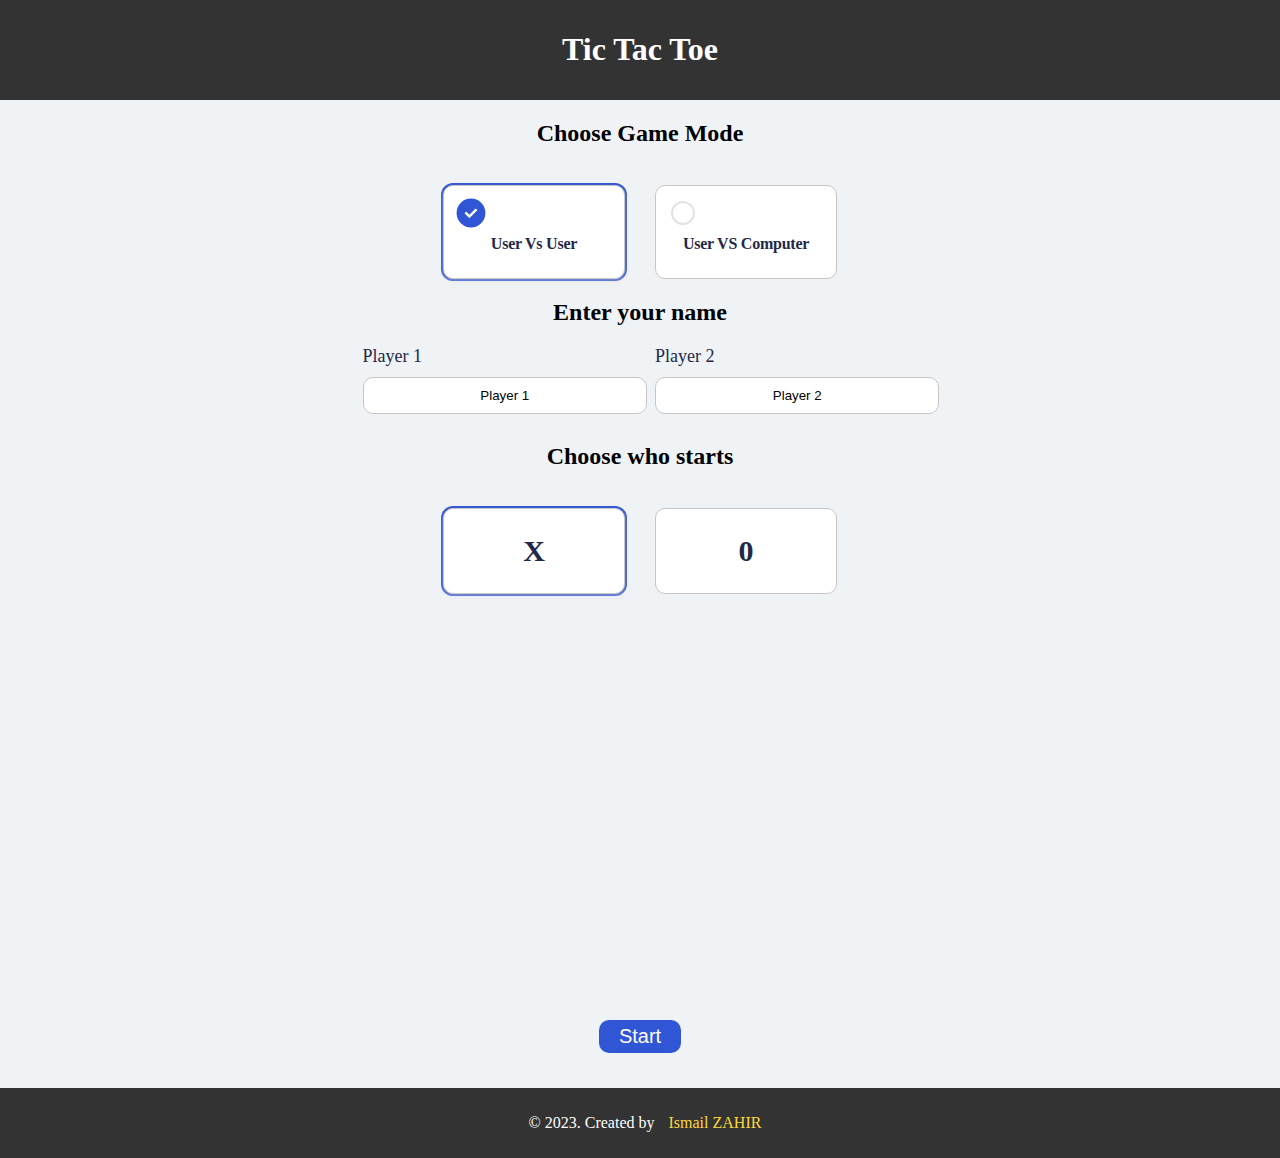
==== app/home.html @ e351f587 "player vs player" ====
<!DOCTYPE html>
<html lang="en">
<head>
  <meta charset="UTF-8">
  <meta name="viewport" content="width=device-width, initial-scale=1.0">
  <title>Tic Tac Toe</title>
  <link rel="shortcut icon" href="favicon.ico" type="image/x-icon">
  <link rel="stylesheet" href="css/style.css">
  <link rel="stylesheet" href="css/home.css">
</head>
<body>
  <header class="header">
    <h1>Tic Tac Toe</h1>
  </header>
  <div class="container">
    <!-- * Game mode -->
    <div class="section">
      <h2>Choose Game Mode</h2>
      <div class="grid-wrapper grid-col-auto">
        <label for="mode1" class="radio-card">
          <input type="radio" value="user-user" name="mode" id="mode1" checked />
          <div class="card-content-wrapper">
            <span class="check-icon"></span>
            <div class="card-content">
              <h4>User Vs User</h4>
            </div>
          </div>
        </label>
        <label for="mode2" class="radio-card">
          <input type="radio" value="user-computer" name="mode" id="mode2" />
          <div class="card-content-wrapper">
            <span class="check-icon"></span>
            <div class="card-content">
              <h4>User VS Computer</h4>
            </div>
          </div>
        </label>
      </div>
    </div>
    <!-- * Choose difficulty for computer (if mode is User VS Computer) -->
    <div class="section hidden" id="difficulty">
      <h2>Choose difficulty</h2>
      <div class="grid-wrapper grid-col-auto">
        <label for="easy" class="radio-card">
          <input type="radio" name="difficulty" value="2" id="easy" checked />
          <div class="card-content-wrapper">
            <div class="card-content">
              <h4>Easy</h4>
            </div>
          </div>
        </label>
        <label for="medium" class="radio-card">
          <input type="radio" name="difficulty" value="4" id="medium" />
          <div class="card-content-wrapper">
            <div class="card-content">
              <h4>Medium</h4>
            </div>
          </div>
        </label>
        <label for="hard" class="radio-card">
          <input type="radio" name="difficulty" value="6" id="hard" />
          <div class="card-content-wrapper">
            <div class="card-content">
              <h4>Hard</h4>
            </div>
          </div>
        </label>
      </div>
    </div>
    <!-- * Players name -->
    <div class="section" id="players-name">
      <h2>Enter your name</h2>
      <div class="grid-wrapper grid-col-auto">
        <div class="input-wrapper">
          <label for="player1-name">Player 1</label>
          <input type="text" name="player1-name" id="player1-name" value="Player 1" placeholder="Player 1" />
        </div>
        <div class="input-wrapper">
          <label for="player2-name">Player 2</label>
          <input type="text" name="player2-name" id="player2-name" value="Player 2" placeholder="Player 2" />
        </div>
      </div>
    </div>
    <!-- * Choose who starts -->
    <div class="section">
      <h2>Choose who starts</h2>
      <div class="grid-wrapper grid-col-auto">
        <label for="player1" class="radio-card">
          <input type="radio" value="0" name="starts" id="player1" checked />
          <div class="card-content-wrapper">
            <div class="card-content">
              <h4 style="font-size: 30px;">X</h4>
            </div>
          </div>
        </label>
        <label for="player2" class="radio-card">
          <input type="radio" value="1" name="starts" id="player2" />
          <div class="card-content-wrapper">
            <div class="card-content">
              <h4 style="font-size: 30px;">0</h4>
            </div>
          </div>
        </label>
      </div>
    </div>
  </div>
  <div class="section">
    <button class="start-btn" id="start-btn">Start</button>
  </div>
  <footer class="footer">
    <p>&copy; 2023. Created by <a href="https://ismailza.github.io/Portfolio" target="_blank">Ismail ZAHIR</a></p>
  </footer>
  <script src="js/home.js"></script>
</body>
</html>
---- app/css/style.css ----
/** Script for Tic-Tac-Toe game */

html, body {
  margin: 0;
  padding: 0;
  width: 100%;
  overflow-x: hidden;
  background-color: #f0f3f6;
}
a {
  text-decoration: none;
  color: #fff;
}
.header {
  background-color: #333;
  color: #fff;
  padding: 10px;
  text-align: center;
}
.container {
  width: 100%;
  margin: 0 auto;
  padding: 0;
  display: flex;
  flex-direction: column;
  min-height: 100vh;
}
.score-board {
  width: 100%;
  display: flex;
  justify-content: center;
  align-items: center;
  margin: 10px 0;
}
.player-status {
  width: 100%;
  display: flex;
  justify-content: center;
  align-items: center;
}
.player-status p {
  font-size: 18px;
}
.badge {
  background-color: #333;
  color: #fff;
  width: 60px;
  padding: 10px;
  text-align: center;
  border-radius: 10px;
}
.score-board span {
  margin: 0 10px;
}
.board {
  width: 300px;
  height: 300px;
  margin: 0 auto;
  display: flex;
  flex-wrap: wrap;
  justify-content: center;
  align-items: center;
}
.board .item {
  width: 80px;
  height: 80px;
  background-color: #fff;
  border: 1px solid #333;
  border-radius: 10px;
  margin: 5px;
  display: flex;
  justify-content: center;
  align-items: center;
  font-size: 50px;
  cursor: pointer;
}
.board .item:hover {
  background-color: #333;
}
.footer {
  background-color: #333;
  color: #fff;
  padding: 10px;
  display: flex;
  justify-content: center;
  width: 100%;
  position: relative;
  bottom: 0;
  margin-top: 15px;
}
.footer a {
  margin: 0 10px;
  color: #FFD83B;
}
---- app/css/home.css ----
/** Game mode style */

/** Global variables */
:root {
  --primary-color: #3056d5;
  --transition: 0.2s ease-in-out;
}

label,
input {
  cursor: pointer;
}

.section {
  display: flex;
  flex-direction: column;
  align-items: center;
  justify-content: center;
  margin: 0 auto;
  width: 100%;
}
.grid-wrapper {
  display: grid;
  grid-gap: 30px;
  place-items: center;
  place-content: center;
}
.grid-col-auto {
  grid-auto-flow: column;
  grid-template-rows: auto;
}
.card-content-wrapper {
  background: #fff;
  border: 1px solid #c9c5c5;
  border-radius: 10px;
  width: 150px;
  /* height: 60px; */
  min-height: auto;
  padding: 15px;
  display: grid;
  box-shadow: 0 2px 4px 0 rgba(219, 215, 215, 0.04);
  transition: var(--transition);
}
label.radio-card .check-icon {
  width: 20px;
  height: 20px;
  display: inline-block;
  border: solid 2px #e3e3e3;
  border-radius: 50%;
  transition: 200ms linear;
  position: relative;
}
label.radio-card .check-icon:before {
  content: '';
  position: absolute;
  inset: 0;
  background-image: url("data:image/svg+xml,%3Csvg width='12' height='9' viewBox='0 0 12 9' fill='none' xmlns='http://www.w3.org/2000/svg'%3E%3Cpath d='M0.93552 4.58423C0.890286 4.53718 0.854262 4.48209 0.829309 4.42179C0.779553 4.28741 0.779553 4.13965 0.829309 4.00527C0.853759 3.94471 0.889842 3.88952 0.93552 3.84283L1.68941 3.12018C1.73378 3.06821 1.7893 3.02692 1.85185 2.99939C1.91206 2.97215 1.97736 2.95796 2.04345 2.95774C2.11507 2.95635 2.18613 2.97056 2.2517 2.99939C2.31652 3.02822 2.3752 3.06922 2.42456 3.12018L4.69872 5.39851L9.58026 0.516971C9.62828 0.466328 9.68554 0.42533 9.74895 0.396182C9.81468 0.367844 9.88563 0.353653 9.95721 0.354531C10.0244 0.354903 10.0907 0.369582 10.1517 0.397592C10.2128 0.425602 10.2672 0.466298 10.3112 0.516971L11.0651 1.25003C11.1108 1.29672 11.1469 1.35191 11.1713 1.41247C11.2211 1.54686 11.2211 1.69461 11.1713 1.82899C11.1464 1.88929 11.1104 1.94439 11.0651 1.99143L5.06525 7.96007C5.02054 8.0122 4.96514 8.0541 4.90281 8.08294C4.76944 8.13802 4.61967 8.13802 4.4863 8.08294C4.42397 8.0541 4.36857 8.0122 4.32386 7.96007L0.93552 4.58423Z' fill='white'/%3E%3C/svg%3E%0A");
  background-repeat: no-repeat;
  background-size: 12px;
  background-position: center center;
  transform: scale(1.6);
  transition: 200ms linear;
  opacity: 0;
}
label.radio-card input[type='radio'] {
  appearance: none;
  -webkit-appearance: none;
  -moz-appearance: none;
}
label.radio-card input[type='radio']:checked+.card-content-wrapper {
  box-shadow: 0 2px 4px 0 rgba(219, 215, 215, 0.5), 0 0 0 2px var(--primary-color);
}
label.radio-card input[type='radio']:checked+.card-content-wrapper .check-icon {
  background: var(--primary-color);
  border-color: var(--primary-color);
  transform: scale(1.2);
}
label.radio-card input[type='radio']:checked+.card-content-wrapper .check-icon:before {
  transform: scale(1);
  opacity: 1;
}
label.radio-card input[type='radio']:focus+.card-content-wrapper .check-icon {
  box-shadow: 0 0 0 4px rgba(48, 86, 213, 0.2);
  border-color: #3056d5;
}
label.radio-card .card-content h4 {
  font-size: 16px;
  letter-spacing: -0.24px;
  text-align: center;
  color: #1f2949;
  margin: 10px;
}
.hidden {
  display: none;
}
.input-wrapper label {
  font-size: 18px;
  margin: 10px 0;
  color: #1f2949;
  text-align: center;
}
.input-wrapper input[type='text'] {
  width: 100%;
  padding: 10px;
  border-radius: 10px;
  border: 1px solid #c9c5c5;
  margin: 10px 0;
  transition: var(--transition);
  text-align: center;
}
.input-wrapper input[type='text']:active, .input-wrapper input[type='text']:focus {
  outline: none;
  border-color: var(--primary-color);
}
button.start-btn {
  margin: 20px;
  padding: 5px 20px;
  border-radius: 10px;
  border: none;
  background-color: var(--primary-color);
  color: #fff;
  font-size: 20px;
  cursor: pointer;
  transition: var(--transition);
}
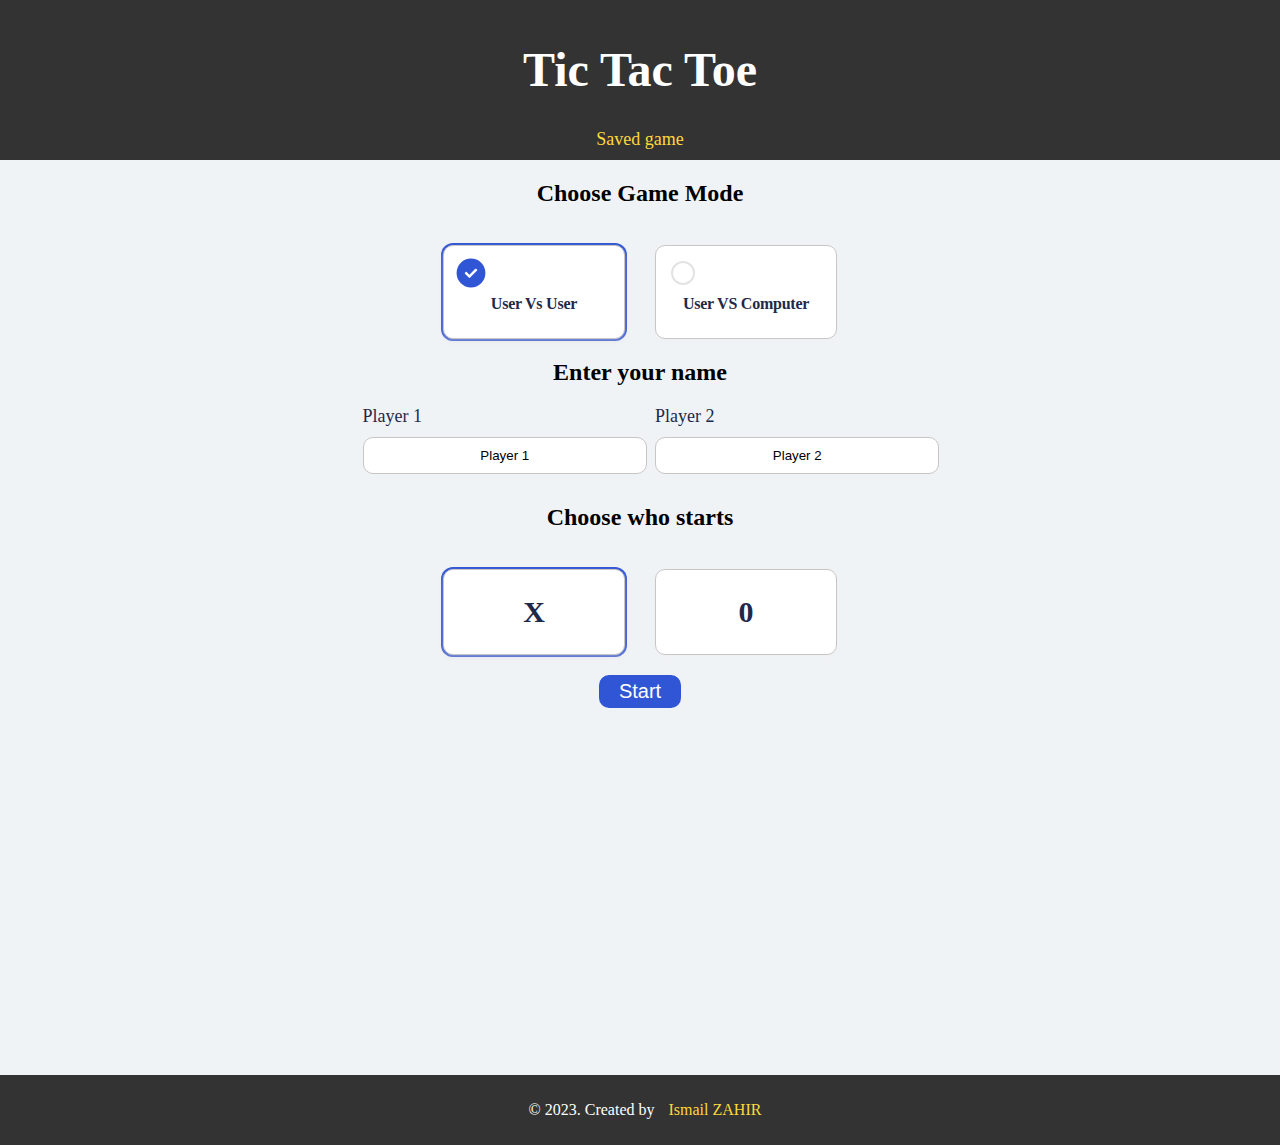
==== commit 59da382e: "load saved game" ====
--- a/app/home.html
+++ b/app/home.html
@@ -7,10 +7,16 @@
   <link rel="shortcut icon" href="favicon.ico" type="image/x-icon">
   <link rel="stylesheet" href="css/style.css">
   <link rel="stylesheet" href="css/home.css">
+  <script src="js/home.js" async></script>
 </head>
 <body>
   <header class="header">
-    <h1>Tic Tac Toe</h1>
+    <div class="brand">
+      <h1>Tic Tac Toe</h1>
+    </div>
+    <nav class="menu">
+      <a href="saved.html">Saved game</a>
+    </nav>
   </header>
   <div class="container">
     <!-- * Game mode -->
@@ -103,13 +109,12 @@
         </label>
       </div>
     </div>
-  </div>
-  <div class="section">
-    <button class="start-btn" id="start-btn">Start</button>
+    <div class="section">
+      <button class="start-btn" id="start-btn">Start</button>
+    </div>
   </div>
   <footer class="footer">
     <p>&copy; 2023. Created by <a href="https://ismailza.github.io/Portfolio" target="_blank">Ismail ZAHIR</a></p>
   </footer>
-  <script src="js/home.js"></script>
 </body>
 </html>--- a/app/css/style.css
+++ b/app/css/style.css
@@ -6,6 +6,7 @@
   width: 100%;
   overflow-x: hidden;
   background-color: #f0f3f6;
+  min-height: 100vh;
 }
 a {
   text-decoration: none;
@@ -16,6 +17,23 @@
   color: #fff;
   padding: 10px;
   text-align: center;
+}
+.brand {
+  font-size: 24px;
+  font-weight: 700;
+}
+.menu {
+  display: flex;
+  justify-content: center;
+  align-items: center;
+}
+.menu a {
+  margin: 0 10px;
+  color: #FFD83B;
+  font-size: 18px;
+}
+.menu a:hover {
+  color: #fff;
 }
 .container {
   width: 100%;
@@ -77,6 +95,36 @@
 .board .item:hover {
   background-color: #333;
 }
+.features {
+  width: 100%;
+  display: flex;
+  justify-content: center;
+  align-items: center;
+  margin: 10px 0;
+}
+.features button {
+  border-radius: 10px;
+  margin: 10px;
+  padding: 10px;
+  text-align: center;
+  color: #fff;
+  font-size: 14px;
+  border: none;
+  box-shadow: 1px 1px 1px 1px rgba(0, 0, 0, 0.2);
+  cursor: pointer;
+}
+.features button:hover {
+  box-shadow: 1px 1px 1px 1px rgba(0, 0, 0, 0.5);
+}
+.features button#restart-btn {
+  background-color: #0aa70a;
+}
+.features button#break-btn {
+  background-color: #fd7e14;
+}
+.features button#save-btn {
+  background-color: #3056d5;
+}
 .footer {
   background-color: #333;
   color: #fff;
--- a/app/css/home.css
+++ b/app/css/home.css
@@ -20,7 +20,8 @@
   width: 100%;
 }
 .grid-wrapper {
-  display: grid;
+  display: flex;
+  flex-wrap: wrap;
   grid-gap: 30px;
   place-items: center;
   place-content: center;
@@ -122,4 +123,40 @@
   font-size: 20px;
   cursor: pointer;
   transition: var(--transition);
+}
+
+table {
+  width: 100%;
+  margin: 10px 30px;
+}
+table thead tr th {
+  text-align: left;
+  padding: 10px;
+  border-bottom: 1px solid #c9c5c5;
+}
+table tbody tr td {
+  text-align: left;
+  padding: 10px;
+  border-bottom: 1px solid #c9c5c5;
+}
+.btn {
+  padding: 5px 20px;
+  margin: 2px;
+  border-radius: 10px;
+  border: none;
+  background-color: var(--primary-color);
+  color: #fff;
+  font-size: 20px;
+  cursor: pointer;
+  transition: var(--transition);
+}
+.btn-sm {
+  padding: 5px 10px;
+  font-size: 16px;
+}
+.btn-danger {
+  background-color: #cf0303;
+}
+.btn-success {
+  background-color: #008d00;
 }